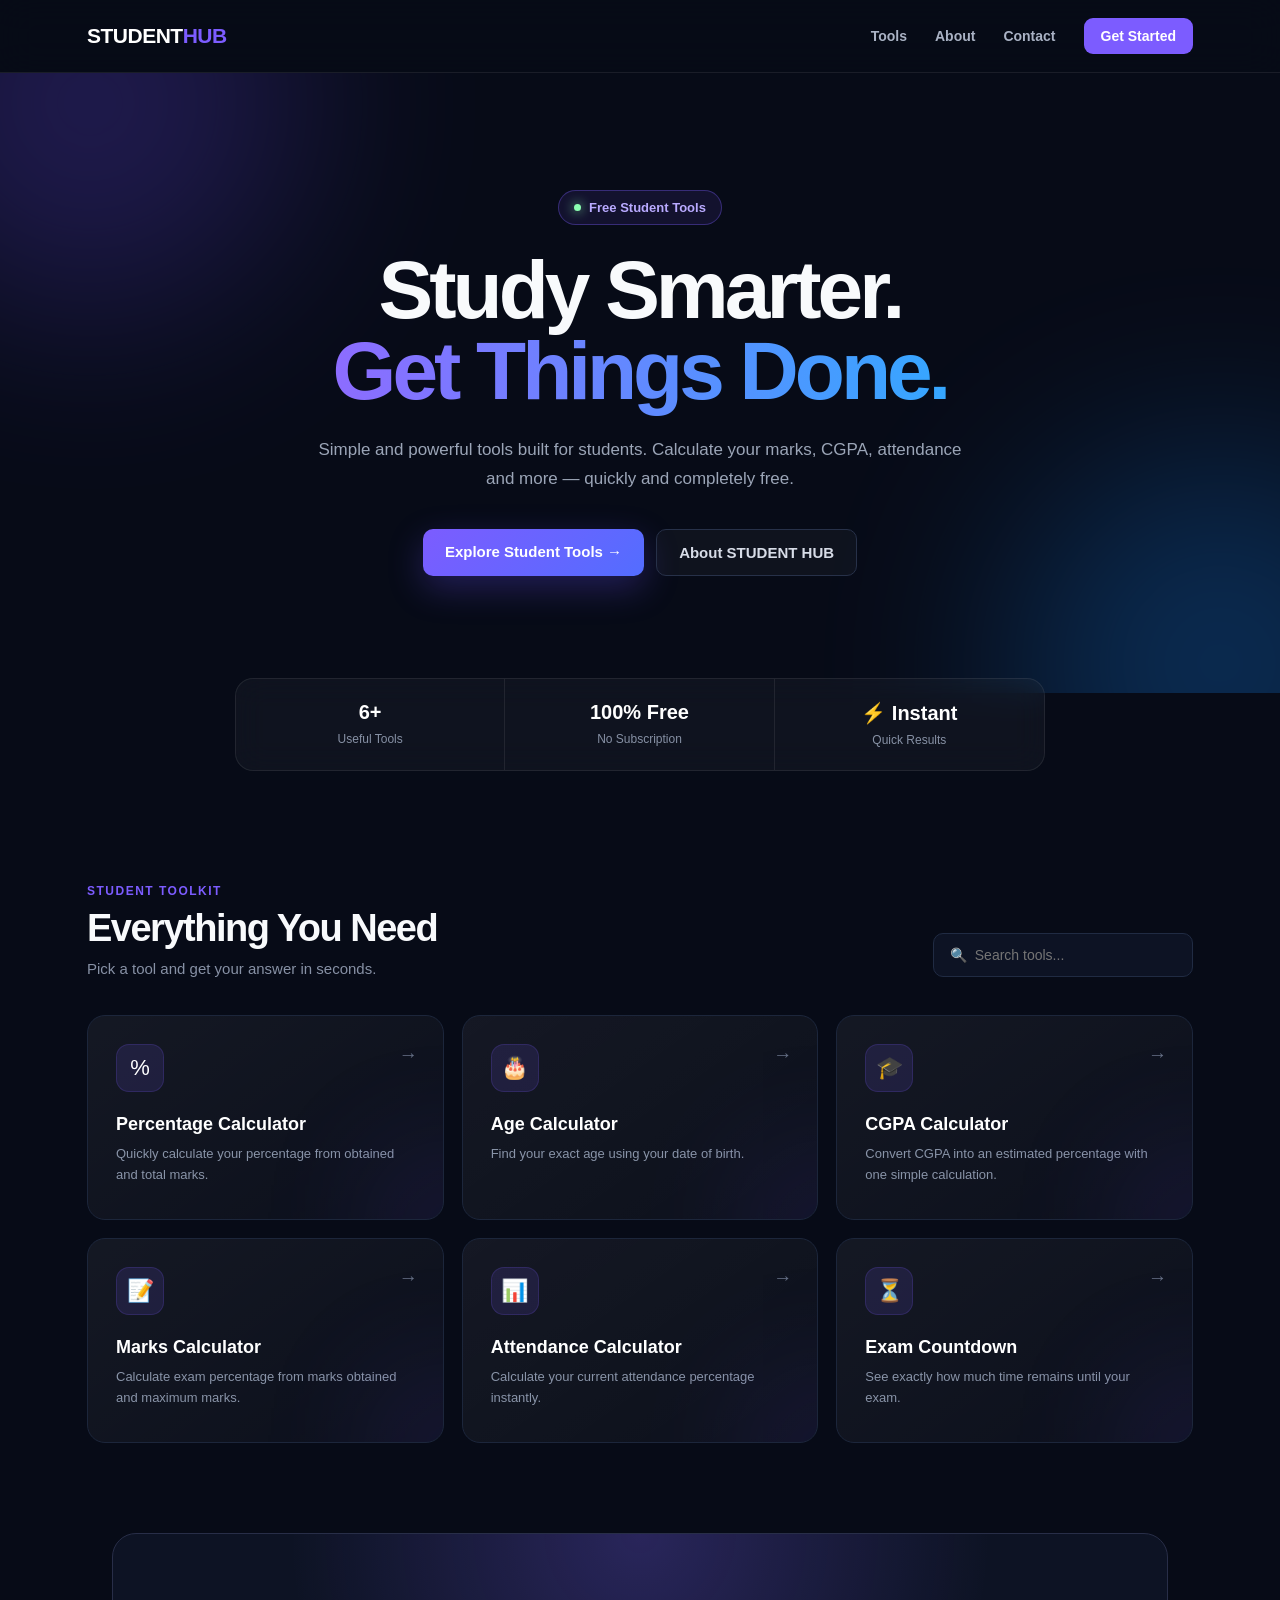
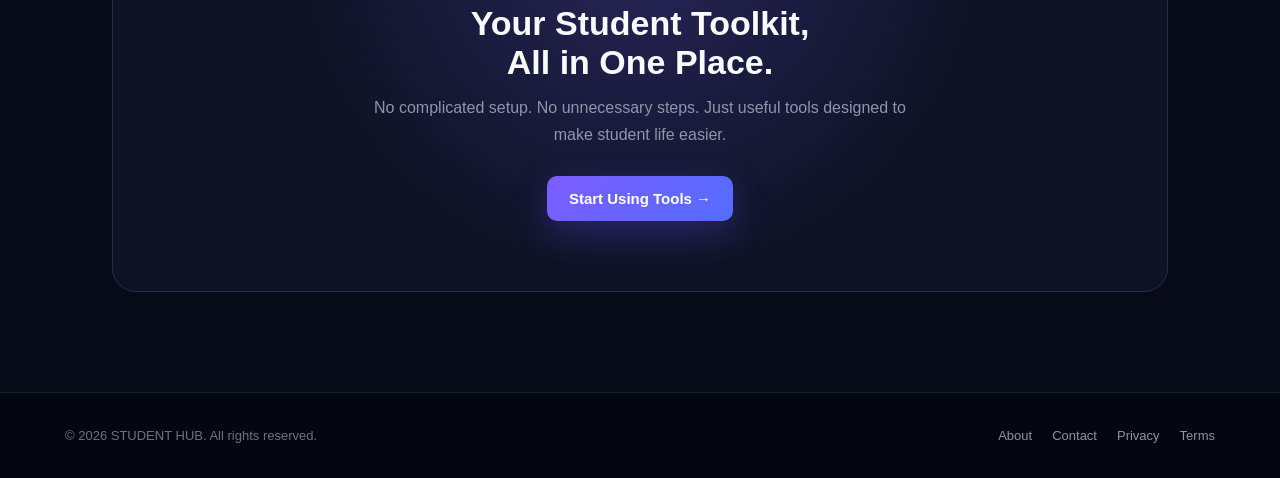
==== index.html @ 5dacff10 "Add files via upload" ====
<!DOCTYPE html>
<html lang="en">

<head>

    <meta charset="UTF-8">

    <meta name="viewport" content="width=device-width, initial-scale=1.0">

    <title>STUDENT HUB — Free Tools for Students</title>

    <meta name="description"
        content="STUDENT HUB is a free student platform with useful calculators for percentage, CGPA, marks, attendance, age and exam countdown.">

    <style>

        * {
            margin: 0;
            padding: 0;
            box-sizing: border-box;
        }

        html {
            scroll-behavior: smooth;
        }

        body {
            font-family: Arial, Helvetica, sans-serif;
            background: #070b17;
            color: #f8fafc;
        }

        a {
            text-decoration: none;
        }


        /* ================= HEADER ================= */

        header {
            position: sticky;
            top: 0;
            z-index: 1000;

            background: rgba(7, 11, 23, 0.82);
            backdrop-filter: blur(18px);

            border-bottom: 1px solid rgba(255,255,255,0.08);
        }

        .nav {
            max-width: 1150px;
            height: 72px;

            margin: auto;
            padding: 0 22px;

            display: flex;
            align-items: center;
            justify-content: space-between;
        }

        .logo {
            color: white;
            font-size: 21px;
            font-weight: 900;
            letter-spacing: -0.5px;
        }

        .logo span {
            color: #7c5cff;
        }

        nav {
            display: flex;
            align-items: center;
            gap: 28px;
        }

        nav a {
            color: #aab3c5;
            font-size: 14px;
            font-weight: 600;

            transition: 0.2s;
        }

        nav a:hover {
            color: white;
        }

        .nav-btn {
            background: #7c5cff;
            color: white !important;

            padding: 10px 17px;
            border-radius: 9px;
        }

        .nav-btn:hover {
            background: #6848ee;
        }


        /* ================= HERO ================= */

        .hero {
            position: relative;
            overflow: hidden;

            min-height: 620px;

            display: flex;
            align-items: center;
            justify-content: center;

            padding: 80px 20px;
        }

        .glow {
            position: absolute;

            width: 420px;
            height: 420px;

            border-radius: 50%;

            filter: blur(100px);
            opacity: 0.25;

            pointer-events: none;
        }

        .glow-one {
            background: #6848ee;
            top: -180px;
            left: -120px;
        }

        .glow-two {
            background: #168cff;
            right: -150px;
            bottom: -180px;
        }

        .hero-content {
            position: relative;
            z-index: 2;

            max-width: 900px;
            text-align: center;
        }

        .badge {
            display: inline-flex;
            align-items: center;
            gap: 8px;

            padding: 9px 15px;

            border: 1px solid rgba(124,92,255,0.35);
            border-radius: 50px;

            background: rgba(124,92,255,0.10);

            color: #b9aaff;

            font-size: 13px;
            font-weight: 700;

            margin-bottom: 25px;
        }

        .dot {
            width: 7px;
            height: 7px;

            border-radius: 50%;
            background: #8bffb1;

            box-shadow: 0 0 12px #8bffb1;
        }

        .hero h1 {
            font-size: clamp(44px, 8vw, 82px);
            line-height: 0.98;

            letter-spacing: -4px;

            margin-bottom: 25px;
        }

        .hero h1 span {
            background: linear-gradient(
                90deg,
                #8d6cff,
                #35a7ff
            );

            -webkit-background-clip: text;
            background-clip: text;

            color: transparent;
        }

        .hero p {
            max-width: 650px;
            margin: auto;

            color: #9ba5b7;

            font-size: 17px;
            line-height: 1.7;
        }

        .hero-buttons {
            margin-top: 35px;

            display: flex;
            justify-content: center;
            gap: 12px;

            flex-wrap: wrap;
        }

        .primary {
            display: inline-block;

            padding: 14px 22px;

            border-radius: 10px;

            background: linear-gradient(
                135deg,
                #7c5cff,
                #536dff
            );

            color: white;

            font-size: 15px;
            font-weight: 800;

            box-shadow:
                0 12px 35px rgba(108,78,255,0.28);

            transition: 0.2s;
        }

        .primary:hover {
            transform: translateY(-2px);
        }

        .secondary {
            display: inline-block;

            padding: 14px 22px;

            border-radius: 10px;

            border: 1px solid #273149;

            background: rgba(255,255,255,0.03);

            color: #d7dce7;

            font-size: 15px;
            font-weight: 700;
        }


        /* ================= STATS ================= */

        .stats {
            max-width: 850px;

            margin: -15px auto 0;

            padding: 0 20px;

            position: relative;
            z-index: 5;
        }

        .stats-box {
            display: grid;
            grid-template-columns: repeat(3, 1fr);

            background: rgba(255,255,255,0.035);

            border: 1px solid rgba(255,255,255,0.08);

            border-radius: 18px;

            backdrop-filter: blur(15px);
        }

        .stat {
            padding: 22px;
            text-align: center;

            border-right: 1px solid rgba(255,255,255,0.08);
        }

        .stat:last-child {
            border-right: none;
        }

        .stat strong {
            display: block;

            color: white;

            font-size: 20px;

            margin-bottom: 5px;
        }

        .stat span {
            color: #8791a5;

            font-size: 12px;
        }


        /* ================= TOOLS ================= */

        .tools {
            max-width: 1150px;

            margin: auto;

            padding: 110px 22px 90px;
        }

        .section-top {
            display: flex;
            justify-content: space-between;
            align-items: end;

            gap: 30px;

            margin-bottom: 38px;
        }

        .section-title small {
            color: #7c5cff;

            font-size: 12px;
            font-weight: 800;

            text-transform: uppercase;

            letter-spacing: 1.5px;
        }

        .section-title h2 {
            font-size: 38px;

            margin-top: 8px;

            letter-spacing: -1.5px;
        }

        .section-title p {
            color: #8791a5;

            margin-top: 10px;

            font-size: 15px;
        }


        /* SEARCH */

        .search {
            width: 260px;

            padding: 13px 16px;

            background: #0d1324;

            border: 1px solid #202b43;

            border-radius: 10px;

            color: white;

            outline: none;

            font-size: 14px;
        }

        .search:focus {
            border-color: #6d55e8;
        }


        /* TOOL GRID */

        .grid {
            display: grid;

            grid-template-columns: repeat(3, 1fr);

            gap: 18px;
        }

        .card {
            position: relative;

            padding: 28px;

            min-height: 205px;

            background:
                linear-gradient(
                    145deg,
                    rgba(255,255,255,0.055),
                    rgba(255,255,255,0.018)
                );

            border: 1px solid #1c263b;

            border-radius: 18px;

            color: white;

            overflow: hidden;

            transition:
                transform 0.25s,
                border-color 0.25s,
                box-shadow 0.25s;
        }

        .card::after {
            content: "";

            position: absolute;

            width: 130px;
            height: 130px;

            right: -70px;
            bottom: -70px;

            background: #6650df;

            filter: blur(65px);

            opacity: 0.18;
        }

        .card:hover {
            transform: translateY(-6px);

            border-color: #493e83;

            box-shadow:
                0 20px 50px rgba(0,0,0,0.25);
        }

        .icon {
            width: 48px;
            height: 48px;

            display: flex;
            align-items: center;
            justify-content: center;

            border-radius: 13px;

            background: rgba(124,92,255,0.13);

            border: 1px solid rgba(124,92,255,0.18);

            font-size: 22px;

            margin-bottom: 22px;
        }

        .card h3 {
            font-size: 18px;

            margin-bottom: 9px;
        }

        .card p {
            color: #8994a8;

            font-size: 13px;

            line-height: 1.6;
        }

        .arrow {
            position: absolute;

            top: 28px;
            right: 25px;

            color: #667085;

            font-size: 19px;
        }


        /* ================= CTA ================= */

        .cta {
            max-width: 1100px;

            margin: 0 auto 100px;

            padding: 0 22px;
        }

        .cta-box {
            position: relative;

            overflow: hidden;

            text-align: center;

            padding: 70px 25px;

            border-radius: 24px;

            border: 1px solid #282e48;

            background:
                radial-gradient(
                    circle at 50% 0%,
                    rgba(124,92,255,0.25),
                    transparent 55%
                ),
                #0d1324;
        }

        .cta-box h2 {
            font-size: 34px;

            margin-bottom: 12px;
        }

        .cta-box p {
            color: #8d97aa;

            max-width: 570px;

            margin: auto auto 28px;

            line-height: 1.7;
        }


        /* ================= FOOTER ================= */

        footer {
            background: #040711;

            border-top: 1px solid #151d2e;

            padding: 35px 22px;
        }

        .footer-inner {
            max-width: 1150px;

            margin: auto;

            display: flex;

            justify-content: space-between;
            align-items: center;

            gap: 25px;
        }

        .copyright {
            color: #697386;

            font-size: 13px;
        }

        .links {
            display: flex;

            gap: 20px;

            flex-wrap: wrap;
        }

        .links a {
            color: #8994a8;

            font-size: 13px;
        }

        .links a:hover {
            color: white;
        }


        /* ================= MOBILE ================= */

        @media (max-width: 800px) {

            .grid {
                grid-template-columns: repeat(2, 1fr);
            }

            .section-top {
                flex-direction: column;
                align-items: stretch;
            }

            .search {
                width: 100%;
            }

        }


        @media (max-width: 600px) {

            .nav {
                height: auto;

                padding: 18px;

                flex-direction: column;

                gap: 15px;
            }

            nav {
                gap: 18px;
            }

            .nav-btn {
                padding: 8px 13px;
            }

            .hero {
                min-height: 570px;

                padding: 65px 20px;
            }

            .hero h1 {
                letter-spacing: -2px;
            }

            .hero p {
                font-size: 15px;
            }

            .stats-box {
                grid-template-columns: 1fr;
            }

            .stat {
                border-right: none;
                border-bottom: 1px solid rgba(255,255,255,0.08);
            }

            .stat:last-child {
                border-bottom: none;
            }

            .tools {
                padding-top: 80px;
            }

            .section-title h2 {
                font-size: 30px;
            }

            .grid {
                grid-template-columns: 1fr;
            }

            .cta-box {
                padding: 55px 20px;
            }

            .cta-box h2 {
                font-size: 28px;
            }

            .footer-inner {
                flex-direction: column;

                text-align: center;
            }

            .links {
                justify-content: center;
            }

        }

    </style>

</head>


<body>


<!-- HEADER -->

<header>

    <div class="nav">

        <a
            href="index.html"
            class="logo"
        >
            STUDENT<span>HUB</span>
        </a>

        <nav>

            <a href="#tools">
                Tools
            </a>

            <a href="about.html">
                About
            </a>

            <a href="contact.html">
                Contact
            </a>

            <a
                href="#tools"
                class="nav-btn"
            >
                Get Started
            </a>

        </nav>

    </div>

</header>


<!-- HERO -->

<section class="hero">

    <div class="glow glow-one"></div>

    <div class="glow glow-two"></div>

    <div class="hero-content">

        <div class="badge">

            <span class="dot"></span>

            Free Student Tools

        </div>


        <h1>

            Study Smarter.

            <br>

            <span>Get Things Done.</span>

        </h1>


        <p>

            Simple and powerful tools built for students.
            Calculate your marks, CGPA, attendance and more —
            quickly and completely free.

        </p>


        <div class="hero-buttons">

            <a
                href="#tools"
                class="primary"
            >
                Explore Student Tools →
            </a>

            <a
                href="about.html"
                class="secondary"
            >
                About STUDENT HUB
            </a>

        </div>

    </div>

</section>


<!-- STATS -->

<section class="stats">

    <div class="stats-box">

        <div class="stat">

            <strong>
                6+
            </strong>

            <span>
                Useful Tools
            </span>

        </div>


        <div class="stat">

            <strong>
                100% Free
            </strong>

            <span>
                No Subscription
            </span>

        </div>


        <div class="stat">

            <strong>
                ⚡ Instant
            </strong>

            <span>
                Quick Results
            </span>

        </div>

    </div>

</section>


<!-- TOOLS -->

<section
    class="tools"
    id="tools"
>

    <div class="section-top">

        <div class="section-title">

            <small>
                Student Toolkit
            </small>

            <h2>
                Everything You Need
            </h2>

            <p>
                Pick a tool and get your answer in seconds.
            </p>

        </div>


        <input
            type="search"
            class="search"
            id="search"
            placeholder="🔍  Search tools..."
            onkeyup="searchTools()"
        >

    </div>


    <div
        class="grid"
        id="toolGrid"
    >


        <a
            href="tools/percentage.html"
            class="card"
            data-name="percentage calculator"
        >

            <div class="icon">
                %
            </div>

            <div class="arrow">
                →
            </div>

            <h3>
                Percentage Calculator
            </h3>

            <p>
                Quickly calculate your percentage from
                obtained and total marks.
            </p>

        </a>


        <a
            href="tools/age.html"
            class="card"
            data-name="age calculator"
        >

            <div class="icon">
                🎂
            </div>

            <div class="arrow">
                →
            </div>

            <h3>
                Age Calculator
            </h3>

            <p>
                Find your exact age using your date of birth.
            </p>

        </a>


        <a
            href="tools/cgpa.html"
            class="card"
            data-name="cgpa calculator"
        >

            <div class="icon">
                🎓
            </div>

            <div class="arrow">
                →
            </div>

            <h3>
                CGPA Calculator
            </h3>

            <p>
                Convert CGPA into an estimated percentage
                with one simple calculation.
            </p>

        </a>


        <a
            href="tools/marks.html"
            class="card"
            data-name="marks calculator"
        >

            <div class="icon">
                📝
            </div>

            <div class="arrow">
                →
            </div>

            <h3>
                Marks Calculator
            </h3>

            <p>
                Calculate exam percentage from marks
                obtained and maximum marks.
            </p>

        </a>


        <a
            href="tools/attendance.html"
            class="card"
            data-name="attendance calculator"
        >

            <div class="icon">
                📊
            </div>

            <div class="arrow">
                →
            </div>

            <h3>
                Attendance Calculator
            </h3>

            <p>
                Calculate your current attendance
                percentage instantly.
            </p>

        </a>


        <a
            href="tools/countdown.html"
            class="card"
            data-name="exam countdown"
        >

            <div class="icon">
                ⏳
            </div>

            <div class="arrow">
                →
            </div>

            <h3>
                Exam Countdown
            </h3>

            <p>
                See exactly how much time remains
                until your exam.
            </p>

        </a>


    </div>

</section>


<!-- CTA -->

<section class="cta">

    <div class="cta-box">

        <h2>
            Your Student Toolkit,
            <br>
            All in One Place.
        </h2>

        <p>
            No complicated setup. No unnecessary steps.
            Just useful tools designed to make student life easier.
        </p>

        <a
            href="#tools"
            class="primary"
        >
            Start Using Tools →
        </a>

    </div>

</section>


<!-- FOOTER -->

<footer>

    <div class="footer-inner">

        <div class="copyright">

            © 2026 STUDENT HUB. All rights reserved.

        </div>


        <div class="links">

            <a href="about.html">
                About
            </a>

            <a href="contact.html">
                Contact
            </a>

            <a href="privacy.html">
                Privacy
            </a>

            <a href="terms.html">
                Terms
            </a>

        </div>

    </div>

</footer>


<script>

function searchTools() {

    const input =
        document
        .getElementById("search")
        .value
        .toLowerCase();

    const cards =
        document
        .querySelectorAll(".card");

    cards.forEach(function(card) {

        const name =
            card
            .getAttribute("data-name")
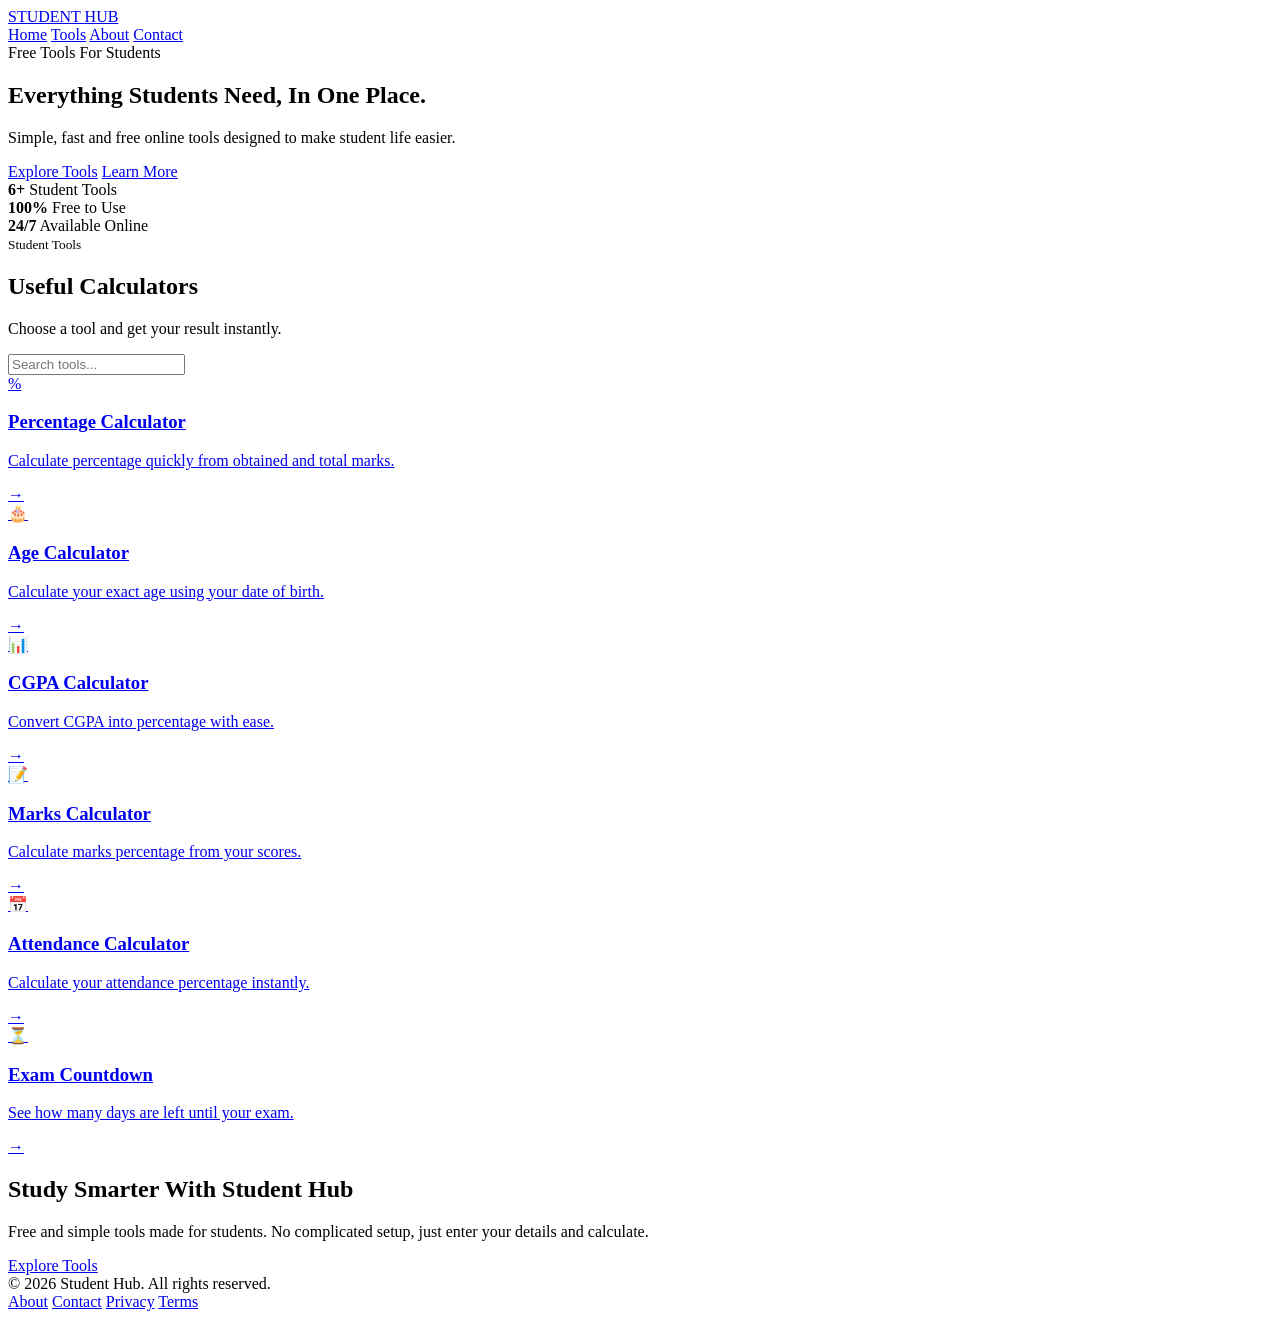
==== commit 0905a5e5: "Revise HTML structure and content for clarity Updated title and description meta tags for clarity. I" ====
--- a/index.html
+++ b/index.html
@@ -1,1130 +1,248 @@
 <!DOCTYPE html>
 <html lang="en">
-
 <head>
-
     <meta charset="UTF-8">
-
     <meta name="viewport" content="width=device-width, initial-scale=1.0">
 
-    <title>STUDENT HUB — Free Tools for Students</title>
-
-    <meta name="description"
-        content="STUDENT HUB is a free student platform with useful calculators for percentage, CGPA, marks, attendance, age and exam countdown.">
-
-    <style>
-
-        * {
-            margin: 0;
-            padding: 0;
-            box-sizing: border-box;
-        }
-
-        html {
-            scroll-behavior: smooth;
-        }
-
-        body {
-            font-family: Arial, Helvetica, sans-serif;
-            background: #070b17;
-            color: #f8fafc;
-        }
-
-        a {
-            text-decoration: none;
-        }
-
-
-        /* ================= HEADER ================= */
-
-        header {
-            position: sticky;
-            top: 0;
-            z-index: 1000;
-
-            background: rgba(7, 11, 23, 0.82);
-            backdrop-filter: blur(18px);
-
-            border-bottom: 1px solid rgba(255,255,255,0.08);
-        }
-
-        .nav {
-            max-width: 1150px;
-            height: 72px;
-
-            margin: auto;
-            padding: 0 22px;
-
-            display: flex;
-            align-items: center;
-            justify-content: space-between;
-        }
-
-        .logo {
-            color: white;
-            font-size: 21px;
-            font-weight: 900;
-            letter-spacing: -0.5px;
-        }
-
-        .logo span {
-            color: #7c5cff;
-        }
-
-        nav {
-            display: flex;
-            align-items: center;
-            gap: 28px;
-        }
-
-        nav a {
-            color: #aab3c5;
-            font-size: 14px;
-            font-weight: 600;
-
-            transition: 0.2s;
-        }
-
-        nav a:hover {
-            color: white;
-        }
-
-        .nav-btn {
-            background: #7c5cff;
-            color: white !important;
-
-            padding: 10px 17px;
-            border-radius: 9px;
-        }
-
-        .nav-btn:hover {
-            background: #6848ee;
-        }
-
-
-        /* ================= HERO ================= */
-
-        .hero {
-            position: relative;
-            overflow: hidden;
-
-            min-height: 620px;
-
-            display: flex;
-            align-items: center;
-            justify-content: center;
-
-            padding: 80px 20px;
-        }
-
-        .glow {
-            position: absolute;
-
-            width: 420px;
-            height: 420px;
-
-            border-radius: 50%;
-
-            filter: blur(100px);
-            opacity: 0.25;
-
-            pointer-events: none;
-        }
-
-        .glow-one {
-            background: #6848ee;
-            top: -180px;
-            left: -120px;
-        }
-
-        .glow-two {
-            background: #168cff;
-            right: -150px;
-            bottom: -180px;
-        }
-
-        .hero-content {
-            position: relative;
-            z-index: 2;
-
-            max-width: 900px;
-            text-align: center;
-        }
-
-        .badge {
-            display: inline-flex;
-            align-items: center;
-            gap: 8px;
-
-            padding: 9px 15px;
-
-            border: 1px solid rgba(124,92,255,0.35);
-            border-radius: 50px;
-
-            background: rgba(124,92,255,0.10);
-
-            color: #b9aaff;
-
-            font-size: 13px;
-            font-weight: 700;
-
-            margin-bottom: 25px;
-        }
-
-        .dot {
-            width: 7px;
-            height: 7px;
-
-            border-radius: 50%;
-            background: #8bffb1;
-
-            box-shadow: 0 0 12px #8bffb1;
-        }
-
-        .hero h1 {
-            font-size: clamp(44px, 8vw, 82px);
-            line-height: 0.98;
-
-            letter-spacing: -4px;
-
-            margin-bottom: 25px;
-        }
-
-        .hero h1 span {
-            background: linear-gradient(
-                90deg,
-                #8d6cff,
-                #35a7ff
-            );
-
-            -webkit-background-clip: text;
-            background-clip: text;
-
-            color: transparent;
-        }
-
-        .hero p {
-            max-width: 650px;
-            margin: auto;
-
-            color: #9ba5b7;
-
-            font-size: 17px;
-            line-height: 1.7;
-        }
-
-        .hero-buttons {
-            margin-top: 35px;
-
-            display: flex;
-            justify-content: center;
-            gap: 12px;
-
-            flex-wrap: wrap;
-        }
-
-        .primary {
-            display: inline-block;
-
-            padding: 14px 22px;
-
-            border-radius: 10px;
-
-            background: linear-gradient(
-                135deg,
-                #7c5cff,
-                #536dff
-            );
-
-            color: white;
-
-            font-size: 15px;
-            font-weight: 800;
-
-            box-shadow:
-                0 12px 35px rgba(108,78,255,0.28);
-
-            transition: 0.2s;
-        }
-
-        .primary:hover {
-            transform: translateY(-2px);
-        }
-
-        .secondary {
-            display: inline-block;
-
-            padding: 14px 22px;
-
-            border-radius: 10px;
-
-            border: 1px solid #273149;
-
-            background: rgba(255,255,255,0.03);
-
-            color: #d7dce7;
-
-            font-size: 15px;
-            font-weight: 700;
-        }
-
-
-        /* ================= STATS ================= */
-
-        .stats {
-            max-width: 850px;
-
-            margin: -15px auto 0;
-
-            padding: 0 20px;
-
-            position: relative;
-            z-index: 5;
-        }
-
-        .stats-box {
-            display: grid;
-            grid-template-columns: repeat(3, 1fr);
-
-            background: rgba(255,255,255,0.035);
-
-            border: 1px solid rgba(255,255,255,0.08);
-
-            border-radius: 18px;
-
-            backdrop-filter: blur(15px);
-        }
-
-        .stat {
-            padding: 22px;
-            text-align: center;
-
-            border-right: 1px solid rgba(255,255,255,0.08);
-        }
-
-        .stat:last-child {
-            border-right: none;
-        }
-
-        .stat strong {
-            display: block;
-
-            color: white;
-
-            font-size: 20px;
-
-            margin-bottom: 5px;
-        }
-
-        .stat span {
-            color: #8791a5;
-
-            font-size: 12px;
-        }
-
-
-        /* ================= TOOLS ================= */
-
-        .tools {
-            max-width: 1150px;
-
-            margin: auto;
-
-            padding: 110px 22px 90px;
-        }
-
-        .section-top {
-            display: flex;
-            justify-content: space-between;
-            align-items: end;
-
-            gap: 30px;
-
-            margin-bottom: 38px;
-        }
-
-        .section-title small {
-            color: #7c5cff;
-
-            font-size: 12px;
-            font-weight: 800;
-
-            text-transform: uppercase;
-
-            letter-spacing: 1.5px;
-        }
-
-        .section-title h2 {
-            font-size: 38px;
-
-            margin-top: 8px;
-
-            letter-spacing: -1.5px;
-        }
-
-        .section-title p {
-            color: #8791a5;
-
-            margin-top: 10px;
-
-            font-size: 15px;
-        }
-
-
-        /* SEARCH */
-
-        .search {
-            width: 260px;
-
-            padding: 13px 16px;
-
-            background: #0d1324;
-
-            border: 1px solid #202b43;
-
-            border-radius: 10px;
-
-            color: white;
-
-            outline: none;
-
-            font-size: 14px;
-        }
-
-        .search:focus {
-            border-color: #6d55e8;
-        }
-
-
-        /* TOOL GRID */
-
-        .grid {
-            display: grid;
-
-            grid-template-columns: repeat(3, 1fr);
-
-            gap: 18px;
-        }
-
-        .card {
-            position: relative;
-
-            padding: 28px;
-
-            min-height: 205px;
-
-            background:
-                linear-gradient(
-                    145deg,
-                    rgba(255,255,255,0.055),
-                    rgba(255,255,255,0.018)
-                );
-
-            border: 1px solid #1c263b;
-
-            border-radius: 18px;
-
-            color: white;
-
-            overflow: hidden;
-
-            transition:
-                transform 0.25s,
-                border-color 0.25s,
-                box-shadow 0.25s;
-        }
-
-        .card::after {
-            content: "";
-
-            position: absolute;
-
-            width: 130px;
-            height: 130px;
-
-            right: -70px;
-            bottom: -70px;
-
-            background: #6650df;
-
-            filter: blur(65px);
-
-            opacity: 0.18;
-        }
-
-        .card:hover {
-            transform: translateY(-6px);
-
-            border-color: #493e83;
-
-            box-shadow:
-                0 20px 50px rgba(0,0,0,0.25);
-        }
-
-        .icon {
-            width: 48px;
-            height: 48px;
-
-            display: flex;
-            align-items: center;
-            justify-content: center;
-
-            border-radius: 13px;
-
-            background: rgba(124,92,255,0.13);
-
-            border: 1px solid rgba(124,92,255,0.18);
-
-            font-size: 22px;
-
-            margin-bottom: 22px;
-        }
-
-        .card h3 {
-            font-size: 18px;
-
-            margin-bottom: 9px;
-        }
-
-        .card p {
-            color: #8994a8;
-
-            font-size: 13px;
-
-            line-height: 1.6;
-        }
-
-        .arrow {
-            position: absolute;
-
-            top: 28px;
-            right: 25px;
-
-            color: #667085;
-
-            font-size: 19px;
-        }
-
-
-        /* ================= CTA ================= */
-
-        .cta {
-            max-width: 1100px;
-
-            margin: 0 auto 100px;
-
-            padding: 0 22px;
-        }
-
-        .cta-box {
-            position: relative;
-
-            overflow: hidden;
-
-            text-align: center;
-
-            padding: 70px 25px;
-
-            border-radius: 24px;
-
-            border: 1px solid #282e48;
-
-            background:
-                radial-gradient(
-                    circle at 50% 0%,
-                    rgba(124,92,255,0.25),
-                    transparent 55%
-                ),
-                #0d1324;
-        }
-
-        .cta-box h2 {
-            font-size: 34px;
-
-            margin-bottom: 12px;
-        }
-
-        .cta-box p {
-            color: #8d97aa;
-
-            max-width: 570px;
-
-            margin: auto auto 28px;
-
-            line-height: 1.7;
-        }
-
-
-        /* ================= FOOTER ================= */
-
-        footer {
-            background: #040711;
-
-            border-top: 1px solid #151d2e;
-
-            padding: 35px 22px;
-        }
-
-        .footer-inner {
-            max-width: 1150px;
-
-            margin: auto;
-
-            display: flex;
-
-            justify-content: space-between;
-            align-items: center;
-
-            gap: 25px;
-        }
-
-        .copyright {
-            color: #697386;
-
-            font-size: 13px;
-        }
-
-        .links {
-            display: flex;
-
-            gap: 20px;
-
-            flex-wrap: wrap;
-        }
-
-        .links a {
-            color: #8994a8;
-
-            font-size: 13px;
-        }
-
-        .links a:hover {
-            color: white;
-        }
-
-
-        /* ================= MOBILE ================= */
-
-        @media (max-width: 800px) {
-
-            .grid {
-                grid-template-columns: repeat(2, 1fr);
-            }
-
-            .section-top {
-                flex-direction: column;
-                align-items: stretch;
-            }
-
-            .search {
-                width: 100%;
-            }
-
-        }
-
-
-        @media (max-width: 600px) {
-
-            .nav {
-                height: auto;
-
-                padding: 18px;
-
-                flex-direction: column;
-
-                gap: 15px;
-            }
-
-            nav {
-                gap: 18px;
-            }
-
-            .nav-btn {
-                padding: 8px 13px;
-            }
-
-            .hero {
-                min-height: 570px;
-
-                padding: 65px 20px;
-            }
-
-            .hero h1 {
-                letter-spacing: -2px;
-            }
-
-            .hero p {
-                font-size: 15px;
-            }
-
-            .stats-box {
-                grid-template-columns: 1fr;
-            }
-
-            .stat {
-                border-right: none;
-                border-bottom: 1px solid rgba(255,255,255,0.08);
-            }
-
-            .stat:last-child {
-                border-bottom: none;
-            }
-
-            .tools {
-                padding-top: 80px;
-            }
-
-            .section-title h2 {
-                font-size: 30px;
-            }
-
-            .grid {
-                grid-template-columns: 1fr;
-            }
-
-            .cta-box {
-                padding: 55px 20px;
-            }
-
-            .cta-box h2 {
-                font-size: 28px;
-            }
-
-            .footer-inner {
-                flex-direction: column;
-
-                text-align: center;
-            }
-
-            .links {
-                justify-content: center;
-            }
-
-        }
-
-    </style>
-
+    <title>Student Hub - Free Student Tools</title>
+    <meta name="description" content="Student Hub provides free online tools for students including percentage, age, CGPA, marks, attendance and exam countdown calculators.">
+
+    <link rel="stylesheet" href="css/style.css">
 </head>
 
-
 <body>
 
-
-<!-- HEADER -->
-
 <header>
-
     <div class="nav">
 
-        <a
-            href="index.html"
-            class="logo"
-        >
-            STUDENT<span>HUB</span>
+        <a href="index.html" class="logo">
+            STUDENT <span>HUB</span>
         </a>
 
         <nav>
-
-            <a href="#tools">
-                Tools
-            </a>
-
-            <a href="about.html">
-                About
-            </a>
-
-            <a href="contact.html">
-                Contact
-            </a>
-
-            <a
-                href="#tools"
-                class="nav-btn"
-            >
-                Get Started
-            </a>
-
+            <a href="index.html">Home</a>
+            <a href="#tools">Tools</a>
+            <a href="about.html">About</a>
+            <a href="contact.html" class="nav-btn">Contact</a>
         </nav>
 
     </div>
-
 </header>
 
 
-<!-- HERO -->
+<main>
 
 <section class="hero">
 
     <div class="glow glow-one"></div>
-
     <div class="glow glow-two"></div>
 
     <div class="hero-content">
 
         <div class="badge">
-
             <span class="dot"></span>
-
-            Free Student Tools
-
-        </div>
-
+            Free Tools For Students
+        </div>
 
         <h1>
-
-            Study Smarter.
-
-            <br>
-
-            <span>Get Things Done.</span>
-
+            Everything Students Need,
+            <span>In One Place.</span>
         </h1>
 
-
         <p>
-
-            Simple and powerful tools built for students.
-            Calculate your marks, CGPA, attendance and more —
-            quickly and completely free.
-
+            Simple, fast and free online tools designed to make
+            student life easier.
         </p>
 
-
         <div class="hero-buttons">
-
-            <a
-                href="#tools"
-                class="primary"
-            >
-                Explore Student Tools →
-            </a>
-
-            <a
-                href="about.html"
-                class="secondary"
-            >
-                About STUDENT HUB
-            </a>
-
-        </div>
-
-    </div>
-
-</section>
-
-
-<!-- STATS -->
+            <a href="#tools" class="primary">Explore Tools</a>
+            <a href="about.html" class="secondary">Learn More</a>
+        </div>
+
+    </div>
+
+</section>
+
 
 <section class="stats">
 
     <div class="stats-box">
 
         <div class="stat">
-
-            <strong>
-                6+
-            </strong>
-
-            <span>
-                Useful Tools
-            </span>
-
-        </div>
-
+            <strong>6+</strong>
+            <span>Student Tools</span>
+        </div>
 
         <div class="stat">
-
-            <strong>
-                100% Free
-            </strong>
-
-            <span>
-                No Subscription
-            </span>
-
-        </div>
-
+            <strong>100%</strong>
+            <span>Free to Use</span>
+        </div>
 
         <div class="stat">
-
-            <strong>
-                ⚡ Instant
-            </strong>
-
-            <span>
-                Quick Results
-            </span>
-
-        </div>
-
-    </div>
-
-</section>
-
-
-<!-- TOOLS -->
-
-<section
-    class="tools"
-    id="tools"
->
+            <strong>24/7</strong>
+            <span>Available Online</span>
+        </div>
+
+    </div>
+
+</section>
+
+
+<section class="tools" id="tools">
 
     <div class="section-top">
 
         <div class="section-title">
-
-            <small>
-                Student Toolkit
-            </small>
-
-            <h2>
-                Everything You Need
-            </h2>
-
-            <p>
-                Pick a tool and get your answer in seconds.
-            </p>
-
-        </div>
-
+            <small>Student Tools</small>
+
+            <h2>Useful Calculators</h2>
+
+            <p>
+                Choose a tool and get your result instantly.
+            </p>
+        </div>
 
         <input
             type="search"
+            id="toolSearch"
             class="search"
-            id="search"
-            placeholder="🔍  Search tools..."
-            onkeyup="searchTools()"
+            placeholder="Search tools..."
+            autocomplete="off"
         >
 
     </div>
 
 
-    <div
-        class="grid"
-        id="toolGrid"
-    >
-
-
-        <a
-            href="tools/percentage.html"
-            class="card"
-            data-name="percentage calculator"
-        >
-
-            <div class="icon">
-                %
-            </div>
-
-            <div class="arrow">
-                →
-            </div>
-
-            <h3>
-                Percentage Calculator
-            </h3>
-
-            <p>
-                Quickly calculate your percentage from
-                obtained and total marks.
-            </p>
-
-        </a>
-
-
-        <a
-            href="tools/age.html"
-            class="card"
-            data-name="age calculator"
-        >
-
-            <div class="icon">
-                🎂
-            </div>
-
-            <div class="arrow">
-                →
-            </div>
-
-            <h3>
-                Age Calculator
-            </h3>
-
-            <p>
-                Find your exact age using your date of birth.
-            </p>
-
-        </a>
-
-
-        <a
-            href="tools/cgpa.html"
-            class="card"
-            data-name="cgpa calculator"
-        >
-
-            <div class="icon">
-                🎓
-            </div>
-
-            <div class="arrow">
-                →
-            </div>
-
-            <h3>
-                CGPA Calculator
-            </h3>
-
-            <p>
-                Convert CGPA into an estimated percentage
-                with one simple calculation.
-            </p>
-
-        </a>
-
-
-        <a
-            href="tools/marks.html"
-            class="card"
-            data-name="marks calculator"
-        >
-
-            <div class="icon">
-                📝
-            </div>
-
-            <div class="arrow">
-                →
-            </div>
-
-            <h3>
-                Marks Calculator
-            </h3>
-
-            <p>
-                Calculate exam percentage from marks
-                obtained and maximum marks.
-            </p>
-
-        </a>
-
-
-        <a
-            href="tools/attendance.html"
-            class="card"
-            data-name="attendance calculator"
-        >
-
-            <div class="icon">
-                📊
-            </div>
-
-            <div class="arrow">
-                →
-            </div>
-
-            <h3>
-                Attendance Calculator
-            </h3>
-
-            <p>
-                Calculate your current attendance
-                percentage instantly.
-            </p>
-
-        </a>
-
-
-        <a
-            href="tools/countdown.html"
-            class="card"
-            data-name="exam countdown"
-        >
-
-            <div class="icon">
-                ⏳
-            </div>
-
-            <div class="arrow">
-                →
-            </div>
-
-            <h3>
-                Exam Countdown
-            </h3>
-
-            <p>
-                See exactly how much time remains
-                until your exam.
-            </p>
-
-        </a>
-
-
-    </div>
-
-</section>
-
-
-<!-- CTA -->
+    <div class="grid" id="toolGrid">
+
+        <a href="tools/percentage.html" class="card tool-card">
+
+            <div class="icon">%</div>
+
+            <h3>Percentage Calculator</h3>
+
+            <p>
+                Calculate percentage quickly from obtained
+                and total marks.
+            </p>
+
+            <span class="arrow">→</span>
+
+        </a>
+
+
+        <a href="tools/age.html" class="card tool-card">
+
+            <div class="icon">🎂</div>
+
+            <h3>Age Calculator</h3>
+
+            <p>
+                Calculate your exact age using your date of birth.
+            </p>
+
+            <span class="arrow">→</span>
+
+        </a>
+
+
+        <a href="tools/cgpa.html" class="card tool-card">
+
+            <div class="icon">📊</div>
+
+            <h3>CGPA Calculator</h3>
+
+            <p>
+                Convert CGPA into percentage with ease.
+            </p>
+
+            <span class="arrow">→</span>
+
+        </a>
+
+
+        <a href="tools/marks.html" class="card tool-card">
+
+            <div class="icon">📝</div>
+
+            <h3>Marks Calculator</h3>
+
+            <p>
+                Calculate marks percentage from your scores.
+            </p>
+
+            <span class="arrow">→</span>
+
+        </a>
+
+
+        <a href="tools/attendance.html" class="card tool-card">
+
+            <div class="icon">📅</div>
+
+            <h3>Attendance Calculator</h3>
+
+            <p>
+                Calculate your attendance percentage instantly.
+            </p>
+
+            <span class="arrow">→</span>
+
+        </a>
+
+
+        <a href="tools/countdown.html" class="card tool-card">
+
+            <div class="icon">⏳</div>
+
+            <h3>Exam Countdown</h3>
+
+            <p>
+                See how many days are left until your exam.
+            </p>
+
+            <span class="arrow">→</span>
+
+        </a>
+
+    </div>
+
+</section>
+
 
 <section class="cta">
 
     <div class="cta-box">
 
-        <h2>
-            Your Student Toolkit,
-            <br>
-            All in One Place.
-        </h2>
+        <h2>Study Smarter With Student Hub</h2>
 
         <p>
-            No complicated setup. No unnecessary steps.
-            Just useful tools designed to make student life easier.
+            Free and simple tools made for students.
+            No complicated setup, just enter your details and calculate.
         </p>
 
-        <a
-            href="#tools"
-            class="primary"
-        >
-            Start Using Tools →
-        </a>
-
-    </div>
-
-</section>
-
-
-<!-- FOOTER -->
+        <a href="#tools" class="primary">Explore Tools</a>
+
+    </div>
+
+</section>
+
+</main>
+
 
 <footer>
 
     <div class="footer-inner">
 
         <div class="copyright">
-
-            © 2026 STUDENT HUB. All rights reserved.
-
-        </div>
-
+            © 2026 Student Hub. All rights reserved.
+        </div>
 
         <div class="links">
-
-            <a href="about.html">
-                About
-            </a>
-
-            <a href="contact.html">
-                Contact
-            </a>
-
-            <a href="privacy.html">
-                Privacy
-            </a>
-
-            <a href="terms.html">
-                Terms
-            </a>
-
+            <a href="about.html">About</a>
+            <a href="contact.html">Contact</a>
+            <a href="privacy.html">Privacy</a>
+            <a href="terms.html">Terms</a>
         </div>
 
     </div>
@@ -1133,21 +251,27 @@
 
 
 <script>
-
-function searchTools() {
-
-    const input =
-        document
-        .getElementById("search")
-        .value
-        .toLowerCase();
-
-    const cards =
-        document
-        .querySelectorAll(".card");
-
-    cards.forEach(function(card) {
-
-        const name =
-            card
-            .getAttribute("data-name")+const search = document.getElementById("toolSearch");
+const cards = document.querySelectorAll(".tool-card");
+
+search.addEventListener("input", function () {
+
+    const query = this.value.toLowerCase().trim();
+
+    cards.forEach(function (card) {
+
+        const text = card.textContent.toLowerCase();
+
+        if (text.includes(query)) {
+            card.style.display = "";
+        } else {
+            card.style.display = "none";
+        }
+
+    });
+
+});
+</script>
+
+</body>
+</html>
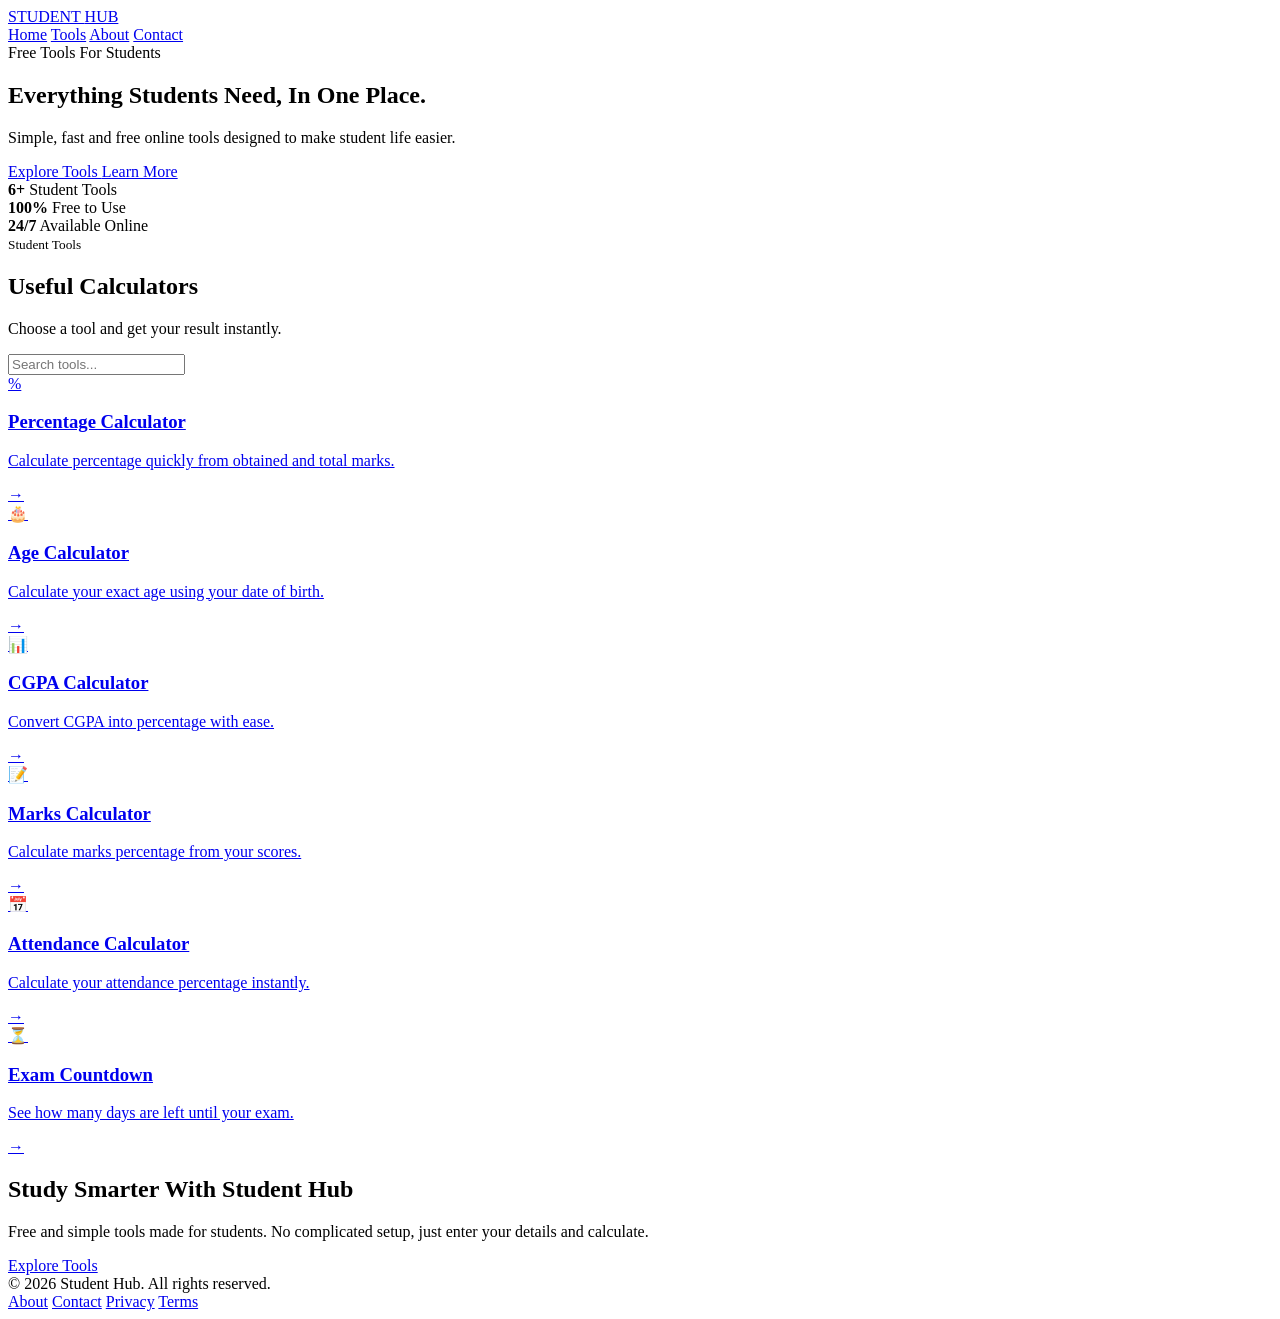
==== commit 1e937f64: "Refactor HTML structure and improve readability" ====
--- a/index.html
+++ b/index.html
@@ -5,6 +5,7 @@
     <meta name="viewport" content="width=device-width, initial-scale=1.0">
 
     <title>Student Hub - Free Student Tools</title>
+
     <meta name="description" content="Student Hub provides free online tools for students including percentage, age, CGPA, marks, attendance and exam countdown calculators.">
 
     <link rel="stylesheet" href="css/style.css">
@@ -12,266 +13,308 @@
 
 <body>
 
-<header>
-    <div class="nav">
-
-        <a href="index.html" class="logo">
-            STUDENT <span>HUB</span>
-        </a>
-
-        <nav>
-            <a href="index.html">Home</a>
-            <a href="#tools">Tools</a>
-            <a href="about.html">About</a>
-            <a href="contact.html" class="nav-btn">Contact</a>
-        </nav>
-
-    </div>
-</header>
-
-
-<main>
-
-<section class="hero">
-
-    <div class="glow glow-one"></div>
-    <div class="glow glow-two"></div>
-
-    <div class="hero-content">
-
-        <div class="badge">
-            <span class="dot"></span>
-            Free Tools For Students
+    <!-- HEADER -->
+    <header>
+        <div class="nav">
+
+            <a href="index.html" class="logo">
+                STUDENT <span>HUB</span>
+            </a>
+
+            <nav>
+                <a href="index.html">Home</a>
+                <a href="#tools">Tools</a>
+                <a href="about.html">About</a>
+                <a href="contact.html" class="nav-btn">Contact</a>
+            </nav>
+
         </div>
-
-        <h1>
-            Everything Students Need,
-            <span>In One Place.</span>
-        </h1>
-
-        <p>
-            Simple, fast and free online tools designed to make
-            student life easier.
-        </p>
-
-        <div class="hero-buttons">
-            <a href="#tools" class="primary">Explore Tools</a>
-            <a href="about.html" class="secondary">Learn More</a>
+    </header>
+
+
+    <!-- MAIN -->
+    <main>
+
+        <!-- HERO -->
+        <section class="hero">
+
+            <div class="glow glow-one"></div>
+            <div class="glow glow-two"></div>
+
+            <div class="hero-content">
+
+                <div class="badge">
+                    <span class="dot"></span>
+                    Free Tools For Students
+                </div>
+
+                <h1>
+                    Everything Students Need,
+                    <span>In One Place.</span>
+                </h1>
+
+                <p>
+                    Simple, fast and free online tools designed
+                    to make student life easier.
+                </p>
+
+                <div class="hero-buttons">
+                    <a href="#tools" class="primary">
+                        Explore Tools
+                    </a>
+
+                    <a href="about.html" class="secondary">
+                        Learn More
+                    </a>
+                </div>
+
+            </div>
+
+        </section>
+
+
+        <!-- STATS -->
+        <section class="stats">
+
+            <div class="stats-box">
+
+                <div class="stat">
+                    <strong>6+</strong>
+                    <span>Student Tools</span>
+                </div>
+
+                <div class="stat">
+                    <strong>100%</strong>
+                    <span>Free to Use</span>
+                </div>
+
+                <div class="stat">
+                    <strong>24/7</strong>
+                    <span>Available Online</span>
+                </div>
+
+            </div>
+
+        </section>
+
+
+        <!-- TOOLS -->
+        <section class="tools" id="tools">
+
+            <div class="section-top">
+
+                <div class="section-title">
+
+                    <small>Student Tools</small>
+
+                    <h2>Useful Calculators</h2>
+
+                    <p>
+                        Choose a tool and get your result instantly.
+                    </p>
+
+                </div>
+
+
+                <!-- SEARCH -->
+                <input
+                    type="search"
+                    id="toolSearch"
+                    class="search"
+                    placeholder="Search tools..."
+                    autocomplete="off"
+                >
+
+            </div>
+
+
+            <!-- TOOL GRID -->
+            <div class="grid" id="toolGrid">
+
+
+                <!-- PERCENTAGE -->
+                <a href="tools/percentage.html" class="card tool-card">
+
+                    <div class="icon">%</div>
+
+                    <h3>Percentage Calculator</h3>
+
+                    <p>
+                        Calculate percentage quickly from
+                        obtained and total marks.
+                    </p>
+
+                    <span class="arrow">→</span>
+
+                </a>
+
+
+                <!-- AGE -->
+                <a href="tools/age.html" class="card tool-card">
+
+                    <div class="icon">🎂</div>
+
+                    <h3>Age Calculator</h3>
+
+                    <p>
+                        Calculate your exact age using
+                        your date of birth.
+                    </p>
+
+                    <span class="arrow">→</span>
+
+                </a>
+
+
+                <!-- CGPA -->
+                <a href="tools/cgpa.html" class="card tool-card">
+
+                    <div class="icon">📊</div>
+
+                    <h3>CGPA Calculator</h3>
+
+                    <p>
+                        Convert CGPA into percentage
+                        with ease.
+                    </p>
+
+                    <span class="arrow">→</span>
+
+                </a>
+
+
+                <!-- MARKS -->
+                <a href="tools/marks.html" class="card tool-card">
+
+                    <div class="icon">📝</div>
+
+                    <h3>Marks Calculator</h3>
+
+                    <p>
+                        Calculate marks percentage
+                        from your scores.
+                    </p>
+
+                    <span class="arrow">→</span>
+
+                </a>
+
+
+                <!-- ATTENDANCE -->
+                <a href="tools/attendance.html" class="card tool-card">
+
+                    <div class="icon">📅</div>
+
+                    <h3>Attendance Calculator</h3>
+
+                    <p>
+                        Calculate your attendance
+                        percentage instantly.
+                    </p>
+
+                    <span class="arrow">→</span>
+
+                </a>
+
+
+                <!-- COUNTDOWN -->
+                <a href="tools/countdown.html" class="card tool-card">
+
+                    <div class="icon">⏳</div>
+
+                    <h3>Exam Countdown</h3>
+
+                    <p>
+                        See how many days are left
+                        until your exam.
+                    </p>
+
+                    <span class="arrow">→</span>
+
+                </a>
+
+            </div>
+
+        </section>
+
+
+        <!-- CTA -->
+        <section class="cta">
+
+            <div class="cta-box">
+
+                <h2>Study Smarter With Student Hub</h2>
+
+                <p>
+                    Free and simple tools made for students.
+                    No complicated setup, just enter your details
+                    and calculate.
+                </p>
+
+                <a href="#tools" class="primary">
+                    Explore Tools
+                </a>
+
+            </div>
+
+        </section>
+
+    </main>
+
+
+    <!-- FOOTER -->
+    <footer>
+
+        <div class="footer-inner">
+
+            <div class="copyright">
+                © 2026 Student Hub. All rights reserved.
+            </div>
+
+            <div class="links">
+
+                <a href="about.html">About</a>
+
+                <a href="contact.html">Contact</a>
+
+                <a href="privacy.html">Privacy</a>
+
+                <a href="terms.html">Terms</a>
+
+            </div>
+
         </div>
 
-    </div>
-
-</section>
-
-
-<section class="stats">
-
-    <div class="stats-box">
-
-        <div class="stat">
-            <strong>6+</strong>
-            <span>Student Tools</span>
-        </div>
-
-        <div class="stat">
-            <strong>100%</strong>
-            <span>Free to Use</span>
-        </div>
-
-        <div class="stat">
-            <strong>24/7</strong>
-            <span>Available Online</span>
-        </div>
-
-    </div>
-
-</section>
-
-
-<section class="tools" id="tools">
-
-    <div class="section-top">
-
-        <div class="section-title">
-            <small>Student Tools</small>
-
-            <h2>Useful Calculators</h2>
-
-            <p>
-                Choose a tool and get your result instantly.
-            </p>
-        </div>
-
-        <input
-            type="search"
-            id="toolSearch"
-            class="search"
-            placeholder="Search tools..."
-            autocomplete="off"
-        >
-
-    </div>
-
-
-    <div class="grid" id="toolGrid">
-
-        <a href="tools/percentage.html" class="card tool-card">
-
-            <div class="icon">%</div>
-
-            <h3>Percentage Calculator</h3>
-
-            <p>
-                Calculate percentage quickly from obtained
-                and total marks.
-            </p>
-
-            <span class="arrow">→</span>
-
-        </a>
-
-
-        <a href="tools/age.html" class="card tool-card">
-
-            <div class="icon">🎂</div>
-
-            <h3>Age Calculator</h3>
-
-            <p>
-                Calculate your exact age using your date of birth.
-            </p>
-
-            <span class="arrow">→</span>
-
-        </a>
-
-
-        <a href="tools/cgpa.html" class="card tool-card">
-
-            <div class="icon">📊</div>
-
-            <h3>CGPA Calculator</h3>
-
-            <p>
-                Convert CGPA into percentage with ease.
-            </p>
-
-            <span class="arrow">→</span>
-
-        </a>
-
-
-        <a href="tools/marks.html" class="card tool-card">
-
-            <div class="icon">📝</div>
-
-            <h3>Marks Calculator</h3>
-
-            <p>
-                Calculate marks percentage from your scores.
-            </p>
-
-            <span class="arrow">→</span>
-
-        </a>
-
-
-        <a href="tools/attendance.html" class="card tool-card">
-
-            <div class="icon">📅</div>
-
-            <h3>Attendance Calculator</h3>
-
-            <p>
-                Calculate your attendance percentage instantly.
-            </p>
-
-            <span class="arrow">→</span>
-
-        </a>
-
-
-        <a href="tools/countdown.html" class="card tool-card">
-
-            <div class="icon">⏳</div>
-
-            <h3>Exam Countdown</h3>
-
-            <p>
-                See how many days are left until your exam.
-            </p>
-
-            <span class="arrow">→</span>
-
-        </a>
-
-    </div>
-
-</section>
-
-
-<section class="cta">
-
-    <div class="cta-box">
-
-        <h2>Study Smarter With Student Hub</h2>
-
-        <p>
-            Free and simple tools made for students.
-            No complicated setup, just enter your details and calculate.
-        </p>
-
-        <a href="#tools" class="primary">Explore Tools</a>
-
-    </div>
-
-</section>
-
-</main>
-
-
-<footer>
-
-    <div class="footer-inner">
-
-        <div class="copyright">
-            © 2026 Student Hub. All rights reserved.
-        </div>
-
-        <div class="links">
-            <a href="about.html">About</a>
-            <a href="contact.html">Contact</a>
-            <a href="privacy.html">Privacy</a>
-            <a href="terms.html">Terms</a>
-        </div>
-
-    </div>
-
-</footer>
-
-
-<script>
-const search = document.getElementById("toolSearch");
-const cards = document.querySelectorAll(".tool-card");
-
-search.addEventListener("input", function () {
-
-    const query = this.value.toLowerCase().trim();
-
-    cards.forEach(function (card) {
-
-        const text = card.textContent.toLowerCase();
-
-        if (text.includes(query)) {
-            card.style.display = "";
-        } else {
-            card.style.display = "none";
-        }
-
-    });
-
-});
-</script>
+    </footer>
+
+
+    <!-- SEARCH SCRIPT -->
+    <script>
+
+        const search = document.getElementById("toolSearch");
+        const cards = document.querySelectorAll(".tool-card");
+
+        search.addEventListener("input", function () {
+
+            const query = this.value
+                .toLowerCase()
+                .trim();
+
+            cards.forEach(function (card) {
+
+                const text = card.textContent.toLowerCase();
+
+                if (text.includes(query)) {
+                    card.style.display = "";
+                } else {
+                    card.style.display = "none";
+                }
+
+            });
+
+        });
+
+    </script>
 
 </body>
 </html>
